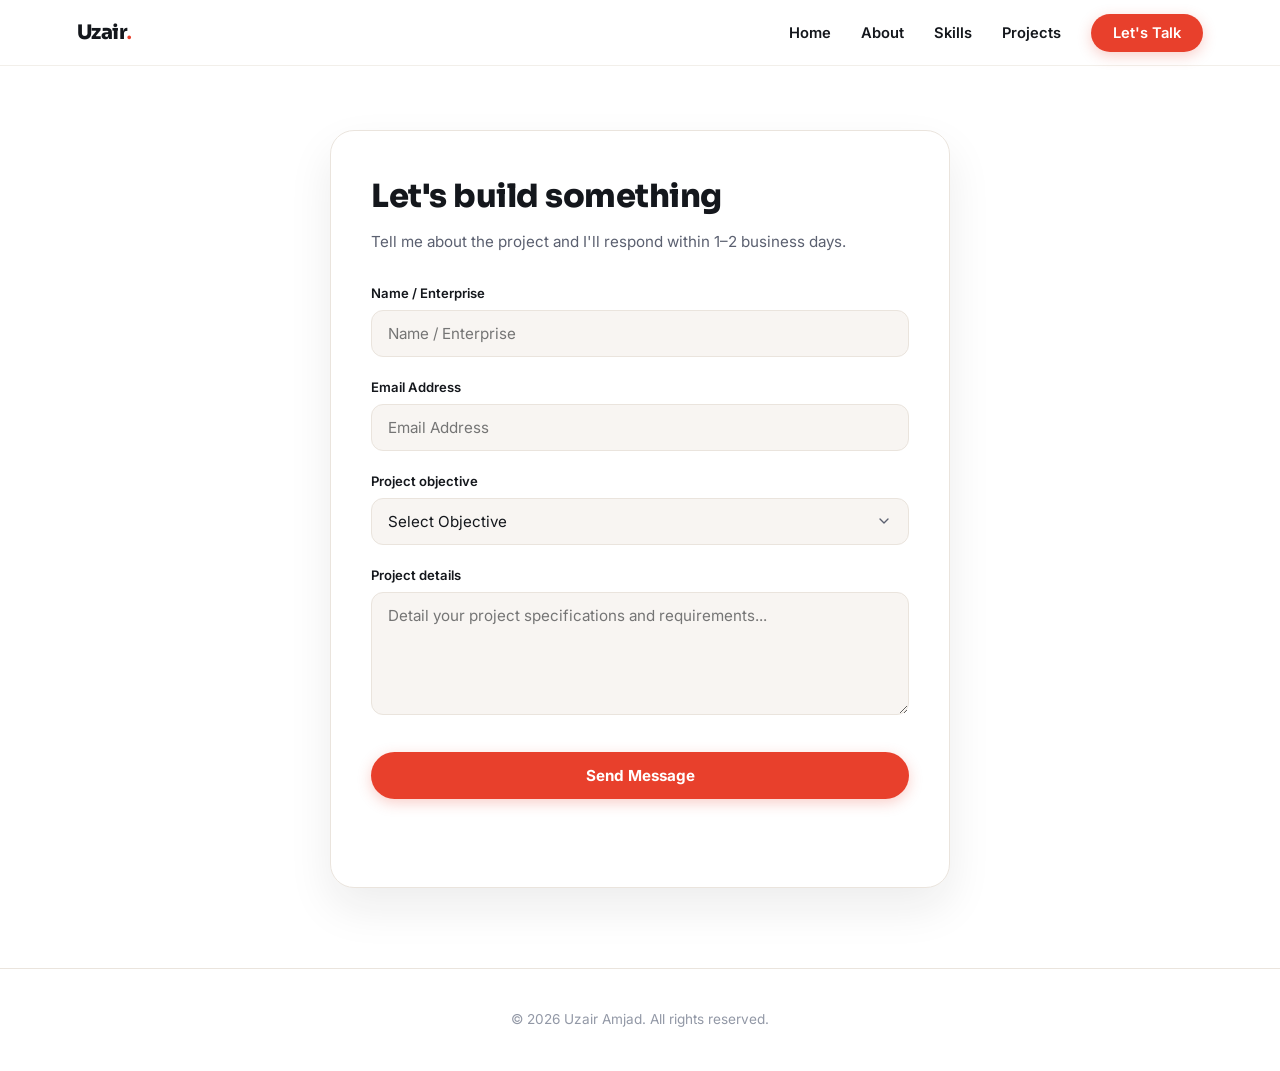
==== contact.html @ 0e73b295 "First commit - Portfolio files" ====
<!DOCTYPE html>
<html lang="en">
<head>
<meta charset="UTF-8">
<meta name="viewport" content="width=device-width, initial-scale=1.0">
<title>Contact | Uzair Amjad</title>
<meta name="description" content="Get in touch with Uzair Amjad about Shopify development, paid acquisition, or web projects.">
<meta name="theme-color" content="#FFFFFF">
<link rel="icon" href="data:image/svg+xml,%3Csvg xmlns='http://www.w3.org/2000/svg' viewBox='0 0 32 32'%3E%3Crect width='32' height='32' rx='8' fill='%23E8402C'/%3E%3Ctext x='16' y='22' font-family='sans-serif' font-size='16' font-weight='800' fill='white' text-anchor='middle'%3EU%3C/text%3E%3C/svg%3E">
<link rel="preconnect" href="https://fonts.googleapis.com">
<link rel="preconnect" href="https://fonts.gstatic.com" crossorigin>
<link href="https://fonts.googleapis.com/css2?family=Sora:wght@600;700;800&family=Inter:wght@400;500;600;700&display=swap" rel="stylesheet">
<link rel="stylesheet" href="https://unpkg.com/aos@next/dist/aos.css">
<link rel="stylesheet" href="index.css">
</head>
<body>

<div class="nav-wrapper">
  <header class="navbar">
    <a href="index.html" class="logo">Uzair<span>.</span></a>
    <button class="menu-toggle" aria-label="Toggle navigation" aria-expanded="false" aria-controls="primary-nav" onclick="toggleMenu()">
      <span class="bar"></span><span class="bar"></span><span class="bar"></span>
    </button>
    <nav aria-label="Primary">
      <ul class="nav-links" id="primary-nav">
        <li class="menu-close-item"><button class="menu-close" aria-label="Close navigation" onclick="toggleMenu()">×</button></li>
        <li><a href="index.html">Home</a></li>
        <li><a href="index.html#about">About</a></li>
        <li><a href="skills.html">Skills</a></li>
        <li><a href="projects.html">Projects</a></li>
        <li><a href="contact.html" class="nav-cta">Let's Talk</a></li>
      </ul>
    </nav>
  </header>
</div>

<main>
  <section class="section contact-section subpage-hero" id="contact">
    <div class="contact-card" data-aos="zoom-in" data-aos-duration="800">
      <h2>Let's build something</h2>
      <p>Tell me about the project and I'll respond within 1–2 business days.</p>
      <form action="https://api.web3forms.com/submit" method="POST" class="contact-form">
        <input type="hidden" name="access_key" value="4c9673a5-c35d-4ae3-a2ae-5164686738a5">
        <input type="checkbox" name="botcheck" class="hidden-honeypot" tabindex="-1" autocomplete="off">
        <div>
          <label class="form-label" for="cf-name">Name / Enterprise</label>
          <input type="text" id="cf-name" name="name" placeholder="Name / Enterprise" required class="form-input" autocomplete="name">
        </div>
        <div>
          <label class="form-label" for="cf-email">Email Address</label>
          <input type="email" id="cf-email" name="email" placeholder="Email Address" required class="form-input" autocomplete="email">
        </div>
        <div>
          <label class="form-label" for="cf-project">Project objective</label>
          <select id="cf-project" name="project_type" required class="form-input form-select">
            <option value="" disabled selected hidden>Select Objective</option>
            <option value="Shopify Custom Architecture">Shopify Custom Architecture</option>
            <option value="Full-Stack Application Development">Full-Stack Application Development</option>
            <option value="Paid Acquisition Strategy">Paid Marketing Strategy</option>
            <option value="High-Retention Media Assets">Graphic Designing</option>
          </select>
        </div>
        <div>
          <label class="form-label" for="cf-message">Project details</label>
          <textarea id="cf-message" name="message" rows="5" placeholder="Detail your project specifications and requirements..." required class="form-input"></textarea>
        </div>
        <button type="submit" class="submit-btn">Send Message</button>
        <p class="form-status" role="status" aria-live="polite"></p>
      </form>
    </div>
  </section>
</main>

<footer class="footer">
  <p>© 2026 Uzair Amjad. All rights reserved.</p>
</footer>

<script src="https://unpkg.com/aos@next/dist/aos.js"></script>
<script src="script.js"></script>
</body>
</html>
---- index.css ----
:root {
  --bg: #FFFFFF;
  --bg-soft: #F8F5F2;
  --ink: #14171C;
  --ink-soft: #5B6070;
  --ink-faint: #9298A6;
  --accent: #E8402C;
  --accent-deep: #B22A1B;
  --accent-soft: rgba(232, 64, 44, 0.08);
  --gold: #F4A100;
  --border: #EAE4DD;
  --card: #FFFFFF;
  --shadow: 0 20px 45px rgba(20, 23, 28, 0.08);
  --font-display: 'Sora', sans-serif;
  --font-body: 'Inter', sans-serif;
  --z-header: 1000;
  --z-nav-backdrop: 900;
}

* {
  margin: 0;
  padding: 0;
  box-sizing: border-box;
  font-family: var(--font-body);
  scroll-behavior: smooth;
}

html { 
  overflow-x: hidden; 
  width: 100%; 
}

body {
  background: var(--bg);
  color: var(--ink);
  line-height: 1.6;
  overflow-x: hidden;
  width: 100%;
  position: relative;
  -webkit-font-smoothing: antialiased;
}

img, svg { max-width: 100%; display: block; }
a { color: inherit; }
ul { list-style: none; }

a:focus-visible, button:focus-visible, input:focus-visible, textarea:focus-visible {
  outline: 2px solid var(--accent);
  outline-offset: 3px;
  border-radius: 4px;
}

.eyebrow {
  font-family: var(--font-display);
  font-size: 0.72rem;
  font-weight: 600;
  letter-spacing: 1.6px;
  text-transform: uppercase;
  color: var(--accent-deep);
}

/* ---------- Fixed Navigation ---------- */
.navbar {
  position: fixed;
  top: 0;
  left: 0;
  width: 100%;
  z-index: var(--z-header);
  display: flex;
  justify-content: space-between;
  align-items: center;
  padding: 16px 6%;
  background: rgba(255, 255, 255, 0.85);
  backdrop-filter: blur(16px);
  -webkit-backdrop-filter: blur(16px);
  border-bottom: 1px solid rgba(234, 228, 221, 0.6);
  transition: all 0.3s ease;
}

.logo {
  font-family: var(--font-display);
  font-weight: 800;
  font-size: 1.25rem;
  text-decoration: none;
  color: var(--ink);
  letter-spacing: -0.5px;
}

.logo span { color: var(--accent); }

.nav-links {
  display: flex;
  align-items: center;
  gap: 30px;
}

.menu-close-item { display: none; }

.nav-links a {
  text-decoration: none;
  font-weight: 600;
  font-size: 0.92rem;
  color: var(--ink);
  transition: color 0.2s ease;
}

.nav-links a:hover, .nav-links a.active-link { color: var(--accent); }

.nav-cta {
  background: var(--accent);
  color: #fff !important;
  padding: 10px 22px;
  border-radius: 100px;
  font-weight: 600;
  font-size: 0.85rem;
  transition: all 0.2s ease;
  box-shadow: 0 4px 14px rgba(232, 64, 44, 0.25);
}

.nav-cta:hover { 
  background: var(--accent-deep); 
  transform: translateY(-2px); 
}

.menu-toggle, .menu-close { 
  display: none; 
  background: none; 
  border: none; 
  cursor: pointer; 
  padding: 8px; 
}

.menu-toggle .bar { 
  display: block; 
  width: 22px; 
  height: 2px; 
  margin: 5px auto; 
  background: var(--ink); 
  transition: all 0.3s ease; 
}

.menu-toggle[aria-expanded="true"] .bar:nth-child(1) { transform: translateY(7px) rotate(45deg); }
.menu-toggle[aria-expanded="true"] .bar:nth-child(2) { opacity: 0; }
.menu-toggle[aria-expanded="true"] .bar:nth-child(3) { transform: translateY(-7px) rotate(-45deg); }

.nav-backdrop {
  display: none;
  position: fixed;
  inset: 0;
  background: rgba(20, 23, 28, 0.35);
  backdrop-filter: blur(4px);
  -webkit-backdrop-filter: blur(4px);
  z-index: var(--z-nav-backdrop);
  opacity: 0;
  pointer-events: none;
  transition: opacity 0.3s ease;
}

.nav-backdrop.active { opacity: 1; pointer-events: auto; }

/* ---------- Hero Section (Desktop Default) ---------- */
.hero-reference-layout {
  position: relative;
  min-height: 95vh;
  padding-top: 120px;
  display: flex;
  align-items: center;
  overflow: hidden;
}

.hero-video-wrapper {
  position: absolute;
  inset: 0;
  width: 100%;
  height: 100%;
  z-index: 1;
}

.hero-bg-video {
  width: 100%;
  height: 100%;
  object-fit: cover;
  object-position: center 20%;
}

.video-overlay-gradient {
  position: absolute;
  inset: 0;
  background: linear-gradient(
    90deg, 
    rgba(255, 255, 255, 0.85) 0%, 
    rgba(255, 255, 255, 0.45) 45%, 
    rgba(255, 255, 255, 0.05) 100%
  );
  pointer-events: none;
}

.hero-overlay-content {
  position: relative;
  z-index: 2;
  padding: 40px 6%;
  max-width: 680px;
}

.hero-overlay-content .eyebrow-badge {
  display: inline-flex;
  align-items: center;
  gap: 8px;
  background: rgba(232, 64, 44, 0.12);
  color: var(--accent-deep);
  padding: 7px 16px;
  border-radius: 100px;
  font-size: 0.78rem;
  font-weight: 700;
  margin-bottom: 22px;
  backdrop-filter: blur(6px);
}

.eyebrow-badge .dot {
  width: 7px; height: 7px; border-radius: 50%;
  background: var(--accent);
  box-shadow: 0 0 0 4px var(--accent-soft);
}

.hero-overlay-content h1 {
  font-family: var(--font-display);
  font-size: clamp(2.4rem, 5.5vw, 3.8rem);
  font-weight: 800;
  line-height: 1.08;
  letter-spacing: -1.5px;
  margin-bottom: 18px;
  color: var(--ink);
}

.hero-overlay-content h1 .accent-text { color: var(--accent); }

.role-line {
  font-family: var(--font-display);
  font-size: clamp(1.1rem, 3vw, 1.5rem);
  font-weight: 600;
  color: var(--ink-soft);
  margin-bottom: 20px;
  min-height: 1.6em;
  display: flex;
  align-items: center;
  gap: 4px;
}

.role-line .cursor { color: var(--accent); animation: blink 1s step-start infinite; }
@keyframes blink { 50% { opacity: 0; } }

.hero-desc {
  color: var(--ink);
  font-size: 1.02rem;
  font-weight: 500;
  max-width: 540px;
  margin-bottom: 34px;
}

.hero-buttons { display: flex; gap: 14px; flex-wrap: wrap; margin-bottom: 36px; }

.btn {
  padding: 13px 26px;
  border-radius: 100px;
  text-decoration: none;
  font-weight: 600;
  font-size: 0.9rem;
  transition: all 0.2s cubic-bezier(0.16, 1, 0.3, 1);
  display: inline-flex;
  align-items: center;
  gap: 8px;
  border: 1px solid transparent;
}

.btn-primary { background: var(--accent); color: #fff; }
.btn-primary:hover { background: var(--accent-deep); transform: translateY(-2px); box-shadow: 0 14px 28px rgba(232, 64, 44, 0.25); }
.btn-outline { border-color: var(--ink); color: var(--ink); background: rgba(255, 255, 255, 0.85); backdrop-filter: blur(4px); }
.btn-outline:hover { background: var(--ink); color: #fff; transform: translateY(-2px); }

.hero-chip-row { display: flex; gap: 10px; flex-wrap: wrap; }

.mini-chip {
  display: inline-flex; align-items: center; gap: 6px;
  background: rgba(255, 255, 255, 0.85); border: 1px solid var(--border);
  padding: 7px 14px; border-radius: 100px;
  font-size: 0.78rem; font-weight: 600; color: var(--ink);
  backdrop-filter: blur(4px);
}

.growth-divider { 
  position: absolute;
  bottom: 0;
  left: 0;
  z-index: 3;
  display: block; 
  width: 100%; 
  height: auto; 
}

/* ---------- Shared Sections ---------- */
.section { padding: 90px 6%; }
.bg-soft { background: var(--bg-soft); }

/* ---------- About Section ---------- */
.about-grid {
  display: grid;
  grid-template-columns: 1fr;
  gap: 40px;
  max-width: 1100px;
  margin: 0 auto;
  align-items: center;
}

.about-copy p { color: var(--ink-soft); margin-bottom: 16px; font-size: 1.02rem; }

.about-highlights {
  display: grid;
  grid-template-columns: repeat(2, 1fr);
  gap: 16px;
  margin-top: 28px;
}

.highlight-card {
  background: var(--card);
  border: 1px solid var(--border);
  border-radius: 16px;
  padding: 20px;
  box-shadow: 0 4px 20px rgba(20, 23, 28, 0.03);
}

.highlight-card .num { font-family: var(--font-display); font-weight: 800; color: var(--accent); font-size: 1.4rem; }
.highlight-card .label { color: var(--ink-soft); font-size: 0.85rem; margin-top: 4px; font-weight: 500; }

/* ---------- Footer ---------- */
.footer {
  text-align: center;
  padding: 40px 20px;
  color: var(--ink-faint);
  font-size: 0.85rem;
  border-top: 1px solid var(--border);
  background: var(--bg);
}

/* ======================================================
   SUBPAGE BASE STYLES (Projects, Skills, Contact)
   ====================================================== */

.subpage-hero {
  padding-top: 130px;
  padding-bottom: 80px;
  min-height: calc(100vh - 120px);
}

.section-head {
  text-align: center;
  max-width: 680px;
  margin: 0 auto 50px auto;
}

.section-head h2 {
  font-family: var(--font-display);
  font-size: clamp(2rem, 5vw, 2.8rem);
  font-weight: 800;
  letter-spacing: -1px;
  margin: 8px 0 12px 0;
  color: var(--ink);
}

.section-head p {
  color: var(--ink-soft);
  font-size: 1.02rem;
}

/* Projects Grid */
.projects-grid {
  display: grid;
  grid-template-columns: repeat(auto-fit, minmax(280px, 1fr));
  gap: 24px;
  max-width: 1200px;
  margin: 0 auto;
}

.project-card {
  background: var(--card);
  border: 1px solid var(--border);
  border-radius: 20px;
  overflow: hidden;
  transition: transform 0.3s ease, box-shadow 0.3s ease;
  box-shadow: 0 10px 30px rgba(20, 23, 28, 0.04);
}

.project-card:hover {
  transform: translateY(-6px);
  box-shadow: var(--shadow);
  border-color: rgba(232, 64, 44, 0.3);
}

.project-thumb {
  height: 160px;
  display: flex;
  align-items: center;
  justify-content: center;
  font-size: 3rem;
  background: var(--bg-soft);
  border-bottom: 1px solid var(--border);
}

.thumb-1 { background: linear-gradient(135deg, #FFF0EE 0%, #F8F5F2 100%); }
.thumb-2 { background: linear-gradient(135deg, #FFF6E5 0%, #F8F5F2 100%); }
.thumb-3 { background: linear-gradient(135deg, #EBF3FF 0%, #F8F5F2 100%); }
.thumb-4 { background: linear-gradient(135deg, #F3E9FF 0%, #F8F5F2 100%); }

.project-body { padding: 24px; }

.tag-label {
  display: inline-block;
  font-family: var(--font-display);
  font-size: 0.72rem;
  font-weight: 700;
  text-transform: uppercase;
  letter-spacing: 1px;
  color: var(--accent);
  margin-bottom: 8px;
}

.project-body h3 {
  font-family: var(--font-display);
  font-size: 1.25rem;
  font-weight: 700;
  margin-bottom: 10px;
  color: var(--ink);
}

.project-body p {
  color: var(--ink-soft);
  font-size: 0.92rem;
  line-height: 1.55;
}

/* Skills Grid */
.skills-grid {
  display: grid;
  grid-template-columns: repeat(auto-fit, minmax(300px, 1fr));
  gap: 28px;
  max-width: 1100px;
  margin: 0 auto;
}

.skill-card {
  background: var(--card);
  border: 1px solid var(--border);
  border-radius: 20px;
  padding: 32px 28px;
  box-shadow: 0 10px 30px rgba(20, 23, 28, 0.03);
  transition: transform 0.3s ease, border-color 0.3s ease;
}

.skill-card:hover {
  transform: translateY(-4px);
  border-color: var(--accent);
}

.skill-icon {
  width: 52px;
  height: 52px;
  border-radius: 14px;
  display: flex;
  align-items: center;
  justify-content: center;
  font-size: 1.6rem;
  margin-bottom: 20px;
}

.skill-icon.ink { background: rgba(20, 23, 28, 0.06); }
.skill-icon.red { background: var(--accent-soft); }
.skill-icon.gold { background: rgba(244, 161, 0, 0.12); }

.skill-card h3 {
  font-family: var(--font-display);
  font-size: 1.3rem;
  font-weight: 700;
  margin-bottom: 10px;
  color: var(--ink);
}

.skill-card p {
  color: var(--ink-soft);
  font-size: 0.94rem;
  margin-bottom: 22px;
}

.tag-row {
  display: flex;
  flex-wrap: wrap;
  gap: 8px;
}

.tag {
  background: var(--bg-soft);
  border: 1px solid var(--border);
  padding: 6px 12px;
  border-radius: 100px;
  font-size: 0.78rem;
  font-weight: 600;
  color: var(--ink);
}

/* Contact Form */
.contact-section {
  display: flex;
  justify-content: center;
  align-items: center;
}

.contact-card {
  width: 100%;
  max-width: 620px;
  background: var(--card);
  border: 1px solid var(--border);
  border-radius: 24px;
  padding: 40px;
  box-shadow: var(--shadow);
}

.contact-card h2 {
  font-family: var(--font-display);
  font-size: 2rem;
  font-weight: 800;
  letter-spacing: -0.5px;
  margin-bottom: 8px;
  color: var(--ink);
}

.contact-card p {
  color: var(--ink-soft);
  font-size: 0.95rem;
  margin-bottom: 28px;
}

.contact-form {
  display: flex;
  flex-direction: column;
  gap: 20px;
}

.form-label {
  display: block;
  font-size: 0.82rem;
  font-weight: 600;
  color: var(--ink);
  margin-bottom: 6px;
}

.form-input {
  width: 100%;
  padding: 13px 16px;
  border-radius: 12px;
  border: 1px solid var(--border);
  background: var(--bg-soft);
  color: var(--ink);
  font-size: 0.95rem;
  transition: all 0.2s ease;
}

.form-input:focus {
  outline: none;
  border-color: var(--accent);
  background: #FFFFFF;
  box-shadow: 0 0 0 4px var(--accent-soft);
}

.form-select {
  appearance: none;
  background-image: url("data:image/svg+xml,%3Csvg xmlns='http://www.w3.org/2000/svg' width='16' height='16' viewBox='0 0 24 24' fill='none' stroke='%235B6070' stroke-width='2' stroke-linecap='round' stroke-linejoin='round'%3E%3Cpath d='m6 9 6 6 6-6'/%3E%3C/svg%3E");
  background-repeat: no-repeat;
  background-position: right 16px center;
}

.hidden-honeypot { display: none !important; }

.submit-btn {
  width: 100%;
  padding: 14px;
  border-radius: 100px;
  border: none;
  background: var(--accent);
  color: #FFFFFF;
  font-weight: 700;
  font-size: 0.95rem;
  cursor: pointer;
  transition: all 0.2s ease;
  box-shadow: 0 4px 14px rgba(232, 64, 44, 0.25);
  margin-top: 10px;
}

.submit-btn:hover {
  background: var(--accent-deep);
  transform: translateY(-2px);
}

/* ======================================================
   RESPONSIVE DESIGN (Desktop & Mobile Refinements)
   ====================================================== */

@media (min-width: 900px) {
  .about-grid { grid-template-columns: 0.9fr 1.1fr; }
}

@media (max-width: 768px) {
  /* Navigation Menu Mobile */
  .menu-toggle { display: block; }
  .menu-close-item { display: block; }
  
  .menu-close {
    display: block; 
    position: absolute; 
    top: 18px; 
    right: 5%;
    font-size: 1.8rem; 
    color: var(--ink);
    background: none; 
    border: none; 
    cursor: pointer;
  }

  .nav-links {
    position: fixed; 
    top: 0; 
    right: -100%;
    width: 82%; 
    max-width: 320px; 
    height: 100vh;
    background: #FFFFFF;
    border-left: 1px solid var(--border);
    padding: 80px 30px;
    flex-direction: column; 
    align-items: flex-start; 
    gap: 26px;
    transition: right 0.4s cubic-bezier(0.16, 1, 0.3, 1);
    z-index: var(--z-header);
    box-shadow: -10px 0 40px rgba(20,23,28,0.08);
  }

  .nav-links.active { right: 0; }
  .nav-backdrop { display: block; }

  /* Mobile Hero: Low-Opacity Gradient + Bottom Alignment */
  .hero-reference-layout { 
    min-height: 100vh; 
    padding-top: 80px;
    display: flex;
    align-items: flex-end; /* Pushes content down vertically */
    padding-bottom: 40px;
  }

  .video-overlay-gradient {
    /* Low top opacity keeps face fully visible, subtle bottom rise supports text */
    background: linear-gradient(
      180deg, 
      rgba(255, 255, 255, 0.15) 0%,   
      rgba(255, 255, 255, 0.65) 50%,  
      rgba(255, 255, 255, 0.95) 100%  
    );
  }

  .hero-overlay-content {
    padding: 10px 5%;
    margin-top: auto; /* Sit down vertically */
  }

  .hero-overlay-content h1 {
    font-size: clamp(1.9rem, 7vw, 2.4rem);
    letter-spacing: -0.8px;
    margin-bottom: 12px;
  }

  .hero-desc {
    font-size: 0.9rem;
    margin-bottom: 20px;
  }

  .hero-buttons {
    flex-direction: column;
    gap: 10px;
    width: 100%;
  }

  .btn {
    width: 100%;
    justify-content: center;
  }

  .section { padding: 50px 5%; }

  /* Subpages Mobile Headers */
  .subpage-hero {
    padding-top: 100px;
    padding-bottom: 50px;
  }

  .section-head {
    margin-bottom: 32px;
    text-align: left;
    padding: 0 4px;
  }

  .section-head h2 {
    font-size: 2.1rem;
    line-height: 1.15;
  }

  .section-head p { font-size: 0.95rem; }

  /* Grid Layouts for Mobile */
  .projects-grid, .skills-grid {
    grid-template-columns: 1fr;
    gap: 18px;
  }

  .about-highlights {
    grid-template-columns: 1fr;
    gap: 12px;
  }

  .project-card, .skill-card {
    border-radius: 16px;
    box-shadow: 0 4px 20px rgba(20, 23, 28, 0.05);
  }

  .project-thumb { height: 130px; font-size: 2.5rem; }
  .project-body { padding: 18px 20px; }

  .skill-card { padding: 22px 20px; }

  .skill-icon {
    width: 44px;
    height: 44px;
    font-size: 1.3rem;
    margin-bottom: 14px;
    border-radius: 12px;
  }

  /* Mobile Form Controls */
  .contact-card {
    padding: 26px 20px;
    border-radius: 18px;
    box-shadow: 0 6px 24px rgba(20, 23, 28, 0.06);
  }

  .contact-card h2 { font-size: 1.65rem; }

  .form-input {
    padding: 14px;
    font-size: 16px; /* Prevents auto-zoom in Safari iOS */
    border-radius: 10px;
  }

  .submit-btn {
    padding: 15px;
    font-size: 1rem;
    border-radius: 12px;
  }
}
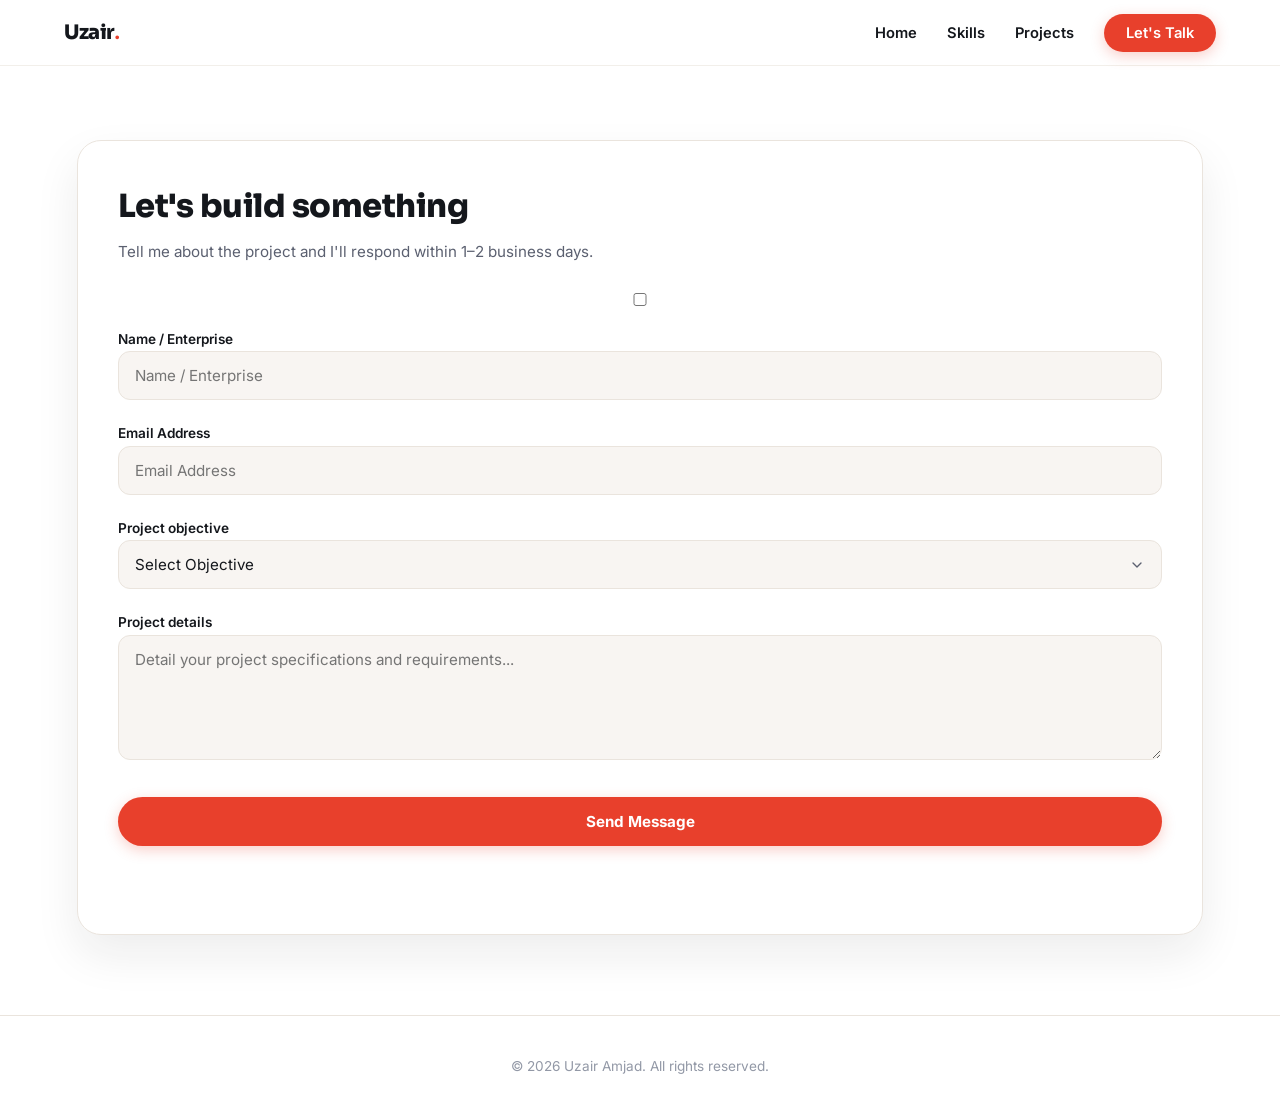
==== commit 25ec7015: "Enhance responsive layouts for projects, skills, and contact pages" ====
--- a/contact.html
+++ b/contact.html
@@ -25,7 +25,7 @@
       <ul class="nav-links" id="primary-nav">
         <li class="menu-close-item"><button class="menu-close" aria-label="Close navigation" onclick="toggleMenu()">×</button></li>
         <li><a href="index.html">Home</a></li>
-        <li><a href="index.html#about">About</a></li>
+        
         <li><a href="skills.html">Skills</a></li>
         <li><a href="projects.html">Projects</a></li>
         <li><a href="contact.html" class="nav-cta">Let's Talk</a></li>
--- a/index.css
+++ b/index.css
@@ -44,7 +44,7 @@
 a { color: inherit; }
 ul { list-style: none; }
 
-a:focus-visible, button:focus-visible, input:focus-visible, textarea:focus-visible {
+a:focus-visible, button:focus-visible, input:focus-visible, textarea:focus-visible, select:focus-visible {
   outline: 2px solid var(--accent);
   outline-offset: 3px;
   border-radius: 4px;
@@ -69,12 +69,11 @@
   display: flex;
   justify-content: space-between;
   align-items: center;
-  padding: 16px 6%;
+  padding: 16px 5%;
   background: rgba(255, 255, 255, 0.85);
   backdrop-filter: blur(16px);
   -webkit-backdrop-filter: blur(16px);
   border-bottom: 1px solid rgba(234, 228, 221, 0.6);
-  transition: all 0.3s ease;
 }
 
 .logo {
@@ -93,8 +92,6 @@
   align-items: center;
   gap: 30px;
 }
-
-.menu-close-item { display: none; }
 
 .nav-links a {
   text-decoration: none;
@@ -122,12 +119,13 @@
   transform: translateY(-2px); 
 }
 
-.menu-toggle, .menu-close { 
+.menu-toggle { 
   display: none; 
   background: none; 
   border: none; 
   cursor: pointer; 
-  padding: 8px; 
+  padding: 8px;
+  margin-left: auto;
 }
 
 .menu-toggle .bar { 
@@ -139,9 +137,12 @@
   transition: all 0.3s ease; 
 }
 
-.menu-toggle[aria-expanded="true"] .bar:nth-child(1) { transform: translateY(7px) rotate(45deg); }
-.menu-toggle[aria-expanded="true"] .bar:nth-child(2) { opacity: 0; }
-.menu-toggle[aria-expanded="true"] .bar:nth-child(3) { transform: translateY(-7px) rotate(-45deg); }
+.menu-close {
+  display: none;
+  background: none;
+  border: none;
+  cursor: pointer;
+}
 
 .nav-backdrop {
   display: none;
@@ -158,7 +159,7 @@
 
 .nav-backdrop.active { opacity: 1; pointer-events: auto; }
 
-/* ---------- Hero Section (Desktop Default) ---------- */
+/* ---------- Hero Section (Index/Home) ---------- */
 .hero-reference-layout {
   position: relative;
   min-height: 95vh;
@@ -174,6 +175,8 @@
   width: 100%;
   height: 100%;
   z-index: 1;
+  pointer-events: none !important;
+  user-select: none;
 }
 
 .hero-bg-video {
@@ -181,6 +184,31 @@
   height: 100%;
   object-fit: cover;
   object-position: center 20%;
+  pointer-events: none !important;
+}
+
+.sound-toggle-btn {
+  position: absolute;
+  top: 90px;
+  right: 5%;
+  z-index: 10;
+  background: rgba(20, 23, 28, 0.65);
+  color: #ffffff;
+  border: 1px solid rgba(255, 255, 255, 0.25);
+  padding: 8px 16px;
+  border-radius: 100px;
+  font-size: 0.8rem;
+  font-weight: 600;
+  cursor: pointer;
+  backdrop-filter: blur(8px);
+  -webkit-backdrop-filter: blur(8px);
+  transition: all 0.2s ease;
+  pointer-events: auto !important;
+}
+
+.sound-toggle-btn:hover {
+  background: rgba(20, 23, 28, 0.85);
+  transform: scale(1.04);
 }
 
 .video-overlay-gradient {
@@ -287,21 +315,10 @@
   backdrop-filter: blur(4px);
 }
 
-.growth-divider { 
-  position: absolute;
-  bottom: 0;
-  left: 0;
-  z-index: 3;
-  display: block; 
-  width: 100%; 
-  height: auto; 
-}
-
-/* ---------- Shared Sections ---------- */
+/* ---------- Shared Sections & About ---------- */
 .section { padding: 90px 6%; }
 .bg-soft { background: var(--bg-soft); }
 
-/* ---------- About Section ---------- */
 .about-grid {
   display: grid;
   grid-template-columns: 1fr;
@@ -311,6 +328,13 @@
   align-items: center;
 }
 
+.about-copy h2 {
+  font-family: var(--font-display);
+  font-size: clamp(1.8rem, 4vw, 2.4rem);
+  margin: 8px 0 16px 0;
+  letter-spacing: -0.5px;
+}
+
 .about-copy p { color: var(--ink-soft); margin-bottom: 16px; font-size: 1.02rem; }
 
 .about-highlights {
@@ -331,24 +355,14 @@
 .highlight-card .num { font-family: var(--font-display); font-weight: 800; color: var(--accent); font-size: 1.4rem; }
 .highlight-card .label { color: var(--ink-soft); font-size: 0.85rem; margin-top: 4px; font-weight: 500; }
 
-/* ---------- Footer ---------- */
-.footer {
-  text-align: center;
-  padding: 40px 20px;
-  color: var(--ink-faint);
-  font-size: 0.85rem;
-  border-top: 1px solid var(--border);
-  background: var(--bg);
-}
-
 /* ======================================================
-   SUBPAGE BASE STYLES (Projects, Skills, Contact)
+   SUBPAGES: PROJECTS, SKILLS, CONTACT
    ====================================================== */
 
 .subpage-hero {
-  padding-top: 130px;
+  padding-top: 140px;
   padding-bottom: 80px;
-  min-height: calc(100vh - 120px);
+  min-height: calc(100vh - 80px);
 }
 
 .section-head {
@@ -371,11 +385,11 @@
   font-size: 1.02rem;
 }
 
-/* Projects Grid */
+/* --- Projects Page --- */
 .projects-grid {
   display: grid;
-  grid-template-columns: repeat(auto-fit, minmax(280px, 1fr));
-  gap: 24px;
+  grid-template-columns: repeat(auto-fit, minmax(300px, 1fr));
+  gap: 28px;
   max-width: 1200px;
   margin: 0 auto;
 }
@@ -385,8 +399,10 @@
   border: 1px solid var(--border);
   border-radius: 20px;
   overflow: hidden;
-  transition: transform 0.3s ease, box-shadow 0.3s ease;
+  transition: transform 0.3s cubic-bezier(0.16, 1, 0.3, 1), box-shadow 0.3s ease, border-color 0.3s ease;
   box-shadow: 0 10px 30px rgba(20, 23, 28, 0.04);
+  display: flex;
+  flex-direction: column;
 }
 
 .project-card:hover {
@@ -396,11 +412,11 @@
 }
 
 .project-thumb {
-  height: 160px;
+  height: 180px;
   display: flex;
   align-items: center;
   justify-content: center;
-  font-size: 3rem;
+  font-size: 3.5rem;
   background: var(--bg-soft);
   border-bottom: 1px solid var(--border);
 }
@@ -410,7 +426,12 @@
 .thumb-3 { background: linear-gradient(135deg, #EBF3FF 0%, #F8F5F2 100%); }
 .thumb-4 { background: linear-gradient(135deg, #F3E9FF 0%, #F8F5F2 100%); }
 
-.project-body { padding: 24px; }
+.project-body { 
+  padding: 26px; 
+  display: flex;
+  flex-direction: column;
+  flex-grow: 1;
+}
 
 .tag-label {
   display: inline-block;
@@ -425,7 +446,7 @@
 
 .project-body h3 {
   font-family: var(--font-display);
-  font-size: 1.25rem;
+  font-size: 1.3rem;
   font-weight: 700;
   margin-bottom: 10px;
   color: var(--ink);
@@ -433,11 +454,34 @@
 
 .project-body p {
   color: var(--ink-soft);
-  font-size: 0.92rem;
-  line-height: 1.55;
-}
-
-/* Skills Grid */
+  font-size: 0.94rem;
+  line-height: 1.6;
+  margin-bottom: 20px;
+}
+
+.project-footer {
+  margin-top: auto;
+  display: flex;
+  align-items: center;
+  justify-content: space-between;
+  padding-top: 16px;
+  border-top: 1px solid var(--border);
+}
+
+.project-link {
+  font-size: 0.88rem;
+  font-weight: 700;
+  color: var(--accent);
+  text-decoration: none;
+  display: inline-flex;
+  align-items: center;
+  gap: 4px;
+  transition: gap 0.2s ease;
+}
+
+.project-link:hover { gap: 8px; }
+
+/* --- Skills Page --- */
 .skills-grid {
   display: grid;
   grid-template-columns: repeat(auto-fit, minmax(300px, 1fr));
@@ -498,23 +542,24 @@
 .tag {
   background: var(--bg-soft);
   border: 1px solid var(--border);
-  padding: 6px 12px;
+  padding: 6px 14px;
   border-radius: 100px;
   font-size: 0.78rem;
   font-weight: 600;
   color: var(--ink);
 }
 
-/* Contact Form */
-.contact-section {
+/* --- Contact Page --- */
+.contact-container {
   display: flex;
   justify-content: center;
   align-items: center;
+  max-width: 680px;
+  margin: 0 auto;
 }
 
 .contact-card {
   width: 100%;
-  max-width: 620px;
   background: var(--card);
   border: 1px solid var(--border);
   border-radius: 24px;
@@ -543,17 +588,21 @@
   gap: 20px;
 }
 
+.form-group {
+  display: flex;
+  flex-direction: column;
+  gap: 6px;
+}
+
 .form-label {
-  display: block;
-  font-size: 0.82rem;
+  font-size: 0.85rem;
   font-weight: 600;
   color: var(--ink);
-  margin-bottom: 6px;
 }
 
 .form-input {
   width: 100%;
-  padding: 13px 16px;
+  padding: 14px 16px;
   border-radius: 12px;
   border: 1px solid var(--border);
   background: var(--bg-soft);
@@ -569,6 +618,11 @@
   box-shadow: 0 0 0 4px var(--accent-soft);
 }
 
+textarea.form-input {
+  resize: vertical;
+  min-height: 120px;
+}
+
 .form-select {
   appearance: none;
   background-image: url("data:image/svg+xml,%3Csvg xmlns='http://www.w3.org/2000/svg' width='16' height='16' viewBox='0 0 24 24' fill='none' stroke='%235B6070' stroke-width='2' stroke-linecap='round' stroke-linejoin='round'%3E%3Cpath d='m6 9 6 6 6-6'/%3E%3C/svg%3E");
@@ -576,11 +630,9 @@
   background-position: right 16px center;
 }
 
-.hidden-honeypot { display: none !important; }
-
 .submit-btn {
   width: 100%;
-  padding: 14px;
+  padding: 15px;
   border-radius: 100px;
   border: none;
   background: var(--accent);
@@ -596,20 +648,26 @@
 .submit-btn:hover {
   background: var(--accent-deep);
   transform: translateY(-2px);
+  box-shadow: 0 8px 20px rgba(232, 64, 44, 0.35);
+}
+
+/* ---------- Footer ---------- */
+.footer {
+  text-align: center;
+  padding: 40px 20px;
+  color: var(--ink-faint);
+  font-size: 0.85rem;
+  border-top: 1px solid var(--border);
+  background: var(--bg);
 }
 
 /* ======================================================
-   RESPONSIVE DESIGN (Desktop & Mobile Refinements)
+   MOBILE REFINEMENTS (< 768px)
    ====================================================== */
 
-@media (min-width: 900px) {
-  .about-grid { grid-template-columns: 0.9fr 1.1fr; }
-}
-
 @media (max-width: 768px) {
-  /* Navigation Menu Mobile */
+  /* Navigation */
   .menu-toggle { display: block; }
-  .menu-close-item { display: block; }
   
   .menu-close {
     display: block; 
@@ -618,9 +676,6 @@
     right: 5%;
     font-size: 1.8rem; 
     color: var(--ink);
-    background: none; 
-    border: none; 
-    cursor: pointer;
   }
 
   .nav-links {
@@ -644,17 +699,23 @@
   .nav-links.active { right: 0; }
   .nav-backdrop { display: block; }
 
-  /* Mobile Hero: Low-Opacity Gradient + Bottom Alignment */
+  /* Hero Section */
   .hero-reference-layout { 
     min-height: 100vh; 
     padding-top: 80px;
     display: flex;
-    align-items: flex-end; /* Pushes content down vertically */
+    align-items: flex-end;
     padding-bottom: 40px;
   }
 
+  .sound-toggle-btn {
+    top: 75px;
+    right: 5%;
+    padding: 6px 12px;
+    font-size: 0.75rem;
+  }
+
   .video-overlay-gradient {
-    /* Low top opacity keeps face fully visible, subtle bottom rise supports text */
     background: linear-gradient(
       180deg, 
       rgba(255, 255, 255, 0.15) 0%,   
@@ -665,7 +726,7 @@
 
   .hero-overlay-content {
     padding: 10px 5%;
-    margin-top: auto; /* Sit down vertically */
+    margin-top: auto;
   }
 
   .hero-overlay-content h1 {
@@ -690,11 +751,9 @@
     justify-content: center;
   }
 
-  .section { padding: 50px 5%; }
-
-  /* Subpages Mobile Headers */
+  /* Subpages Mobile Spacing */
   .subpage-hero {
-    padding-top: 100px;
+    padding-top: 110px;
     padding-bottom: 50px;
   }
 
@@ -714,44 +773,29 @@
   /* Grid Layouts for Mobile */
   .projects-grid, .skills-grid {
     grid-template-columns: 1fr;
-    gap: 18px;
-  }
-
-  .about-highlights {
-    grid-template-columns: 1fr;
-    gap: 12px;
+    gap: 20px;
   }
 
   .project-card, .skill-card {
     border-radius: 16px;
-    box-shadow: 0 4px 20px rgba(20, 23, 28, 0.05);
-  }
-
-  .project-thumb { height: 130px; font-size: 2.5rem; }
-  .project-body { padding: 18px 20px; }
-
-  .skill-card { padding: 22px 20px; }
-
-  .skill-icon {
-    width: 44px;
-    height: 44px;
-    font-size: 1.3rem;
-    margin-bottom: 14px;
-    border-radius: 12px;
-  }
-
-  /* Mobile Form Controls */
+  }
+
+  .project-thumb { height: 140px; font-size: 2.8rem; }
+  .project-body { padding: 20px; }
+
+  .skill-card { padding: 24px 20px; }
+
+  /* Mobile Contact Form Adjustments */
   .contact-card {
     padding: 26px 20px;
     border-radius: 18px;
-    box-shadow: 0 6px 24px rgba(20, 23, 28, 0.06);
   }
 
   .contact-card h2 { font-size: 1.65rem; }
 
   .form-input {
     padding: 14px;
-    font-size: 16px; /* Prevents auto-zoom in Safari iOS */
+    font-size: 16px; /* Prevents auto-zoom on iOS Safari */
     border-radius: 10px;
   }
 
@@ -760,4 +804,6 @@
     font-size: 1rem;
     border-radius: 12px;
   }
+
+  .section { padding: 50px 5%; }
 }
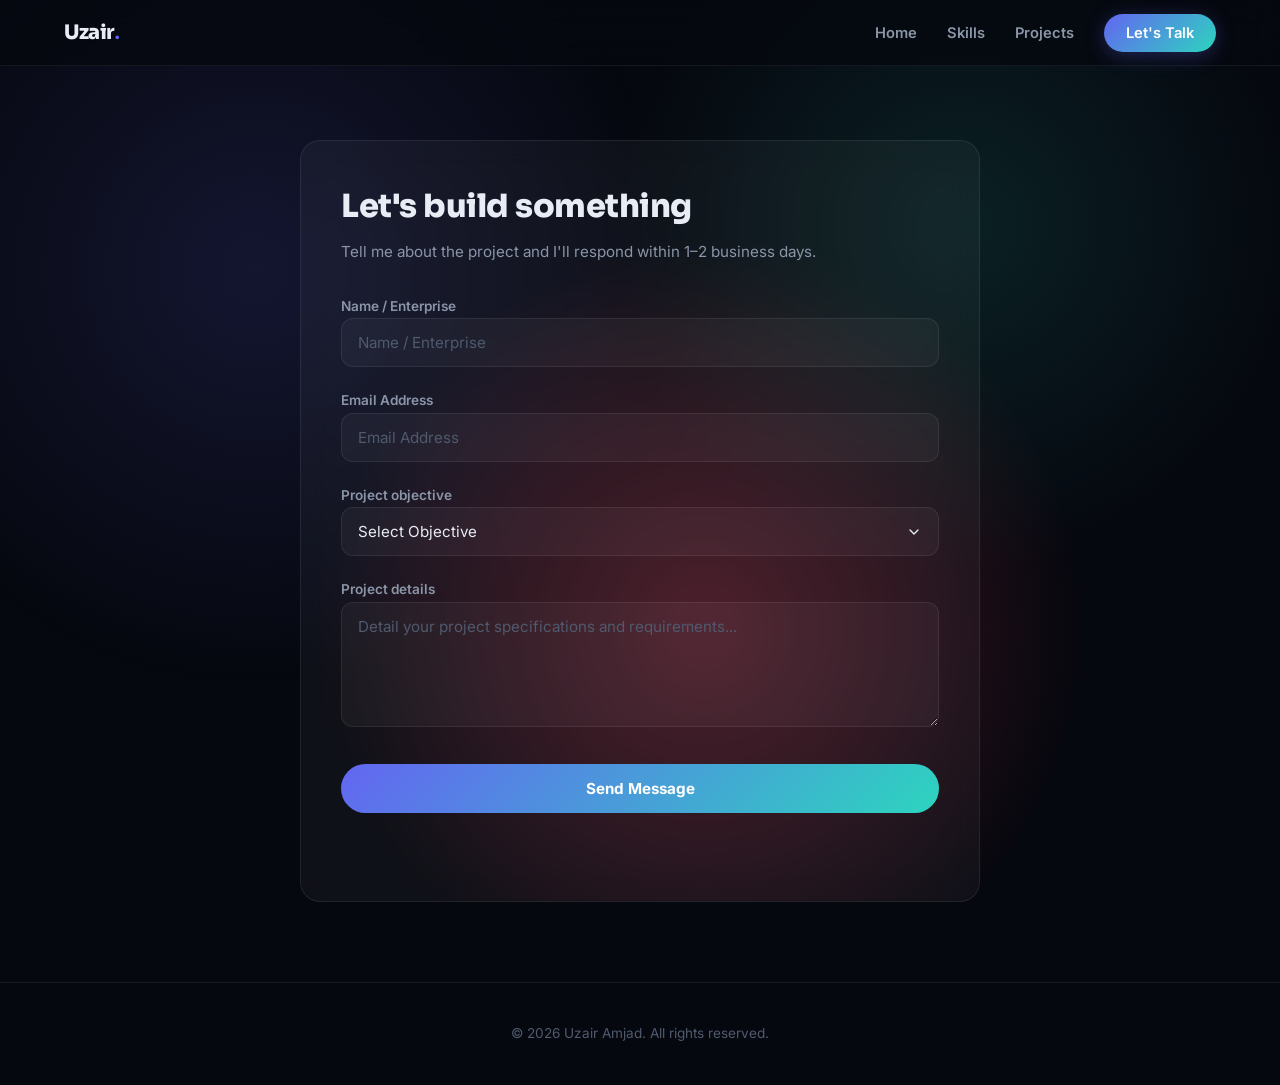
==== commit 4ffe7360: "Fix mobile responsiveness and card layout in about section" ====
--- a/contact.html
+++ b/contact.html
@@ -5,8 +5,8 @@
 <meta name="viewport" content="width=device-width, initial-scale=1.0">
 <title>Contact | Uzair Amjad</title>
 <meta name="description" content="Get in touch with Uzair Amjad about Shopify development, paid acquisition, or web projects.">
-<meta name="theme-color" content="#FFFFFF">
-<link rel="icon" href="data:image/svg+xml,%3Csvg xmlns='http://www.w3.org/2000/svg' viewBox='0 0 32 32'%3E%3Crect width='32' height='32' rx='8' fill='%23E8402C'/%3E%3Ctext x='16' y='22' font-family='sans-serif' font-size='16' font-weight='800' fill='white' text-anchor='middle'%3EU%3C/text%3E%3C/svg%3E">
+<meta name="theme-color" content="#06080F">
+<link rel="icon" href="data:image/svg+xml,%3Csvg xmlns='http://www.w3.org/2000/svg' viewBox='0 0 32 32'%3E%3Crect width='32' height='32' rx='8' fill='%236366F1'/%3E%3Ctext x='16' y='22' font-family='sans-serif' font-size='16' font-weight='800' fill='white' text-anchor='middle'%3EU%3C/text%3E%3C/svg%3E">
 <link rel="preconnect" href="https://fonts.googleapis.com">
 <link rel="preconnect" href="https://fonts.gstatic.com" crossorigin>
 <link href="https://fonts.googleapis.com/css2?family=Sora:wght@600;700;800&family=Inter:wght@400;500;600;700&display=swap" rel="stylesheet">
@@ -14,6 +14,11 @@
 <link rel="stylesheet" href="index.css">
 </head>
 <body>
+  <div class="aurora-bg" aria-hidden="true">
+    <div class="aurora-blob blob-1"></div>
+    <div class="aurora-blob blob-2"></div>
+    <div class="aurora-blob blob-3"></div>
+  </div>
 
 <div class="nav-wrapper">
   <header class="navbar">
--- a/index.css
+++ b/index.css
@@ -1,16 +1,21 @@
 :root {
-  --bg: #FFFFFF;
-  --bg-soft: #F8F5F2;
-  --ink: #14171C;
-  --ink-soft: #5B6070;
-  --ink-faint: #9298A6;
-  --accent: #E8402C;
-  --accent-deep: #B22A1B;
-  --accent-soft: rgba(232, 64, 44, 0.08);
-  --gold: #F4A100;
-  --border: #EAE4DD;
-  --card: #FFFFFF;
-  --shadow: 0 20px 45px rgba(20, 23, 28, 0.08);
+  --bg: #06080F;
+  --bg-soft: #0D1117;
+  --bg-card: rgba(255, 255, 255, 0.04);
+  --ink: #E8ECF4;
+  --ink-soft: #8B95A8;
+  --ink-faint: #505A6E;
+  --accent: #6366F1;
+  --accent-deep: #4F46E5;
+  --accent-soft: rgba(99, 102, 241, 0.12);
+  --accent-teal: #2DD4BF;
+  --accent-rose: #F43F5E;
+  --gold: #FBBF24;
+  --border: rgba(255, 255, 255, 0.08);
+  --border-hover: rgba(99, 102, 241, 0.4);
+  --card: rgba(255, 255, 255, 0.04);
+  --shadow: 0 20px 50px rgba(0, 0, 0, 0.3);
+  --glass-blur: blur(14px);
   --font-display: 'Sora', sans-serif;
   --font-body: 'Inter', sans-serif;
   --z-header: 1000;
@@ -37,7 +42,13 @@
   overflow-x: hidden;
   width: 100%;
   position: relative;
+  z-index: 0;
   -webkit-font-smoothing: antialiased;
+}
+
+main, header, footer, .hero-reference-layout, .subpage-hero, .navbar {
+  position: relative;
+  z-index: 1;
 }
 
 img, svg { max-width: 100%; display: block; }
@@ -50,13 +61,63 @@
   border-radius: 4px;
 }
 
+/* ---------- Eyebrow (Global) ---------- */
 .eyebrow {
   font-family: var(--font-display);
   font-size: 0.72rem;
   font-weight: 600;
   letter-spacing: 1.6px;
   text-transform: uppercase;
-  color: var(--accent-deep);
+  color: var(--accent-teal);
+}
+
+/* ---------- Aurora Background ---------- */
+.aurora-bg {
+  position: fixed;
+  inset: 0;
+  z-index: 0;
+  overflow: hidden;
+  pointer-events: none;
+  animation: aurora-drift 25s infinite alternate cubic-bezier(0.16, 1, 0.3, 1);
+}
+
+.aurora-bg::before,
+.aurora-bg::after,
+.aurora-blob {
+  content: "";
+  position: absolute;
+  inset: 0;
+  animation: glow-pulse 4s infinite alternate cubic-bezier(0.16, 1, 0.3, 1);
+}
+
+.aurora-bg::before {
+  background: radial-gradient(600px circle at 20% 30%, rgba(99, 102, 241, 0.15), transparent 70%);
+}
+
+.aurora-bg::after {
+  background: radial-gradient(500px circle at 75% 25%, rgba(45, 212, 191, 0.12), transparent 70%);
+  animation-delay: -2s;
+}
+
+.aurora-blob {
+  background: radial-gradient(550px circle at 55% 70%, rgba(244, 63, 94, 0.10), transparent 70%);
+  animation-delay: -1s;
+}
+
+@keyframes aurora-drift {
+  0% { transform: translate(0, 0); }
+  33% { transform: translate(40px, -30px); }
+  66% { transform: translate(-20px, 40px); }
+  100% { transform: translate(0, 0); }
+}
+
+@keyframes glow-pulse {
+  0% { opacity: 1; }
+  100% { opacity: 0.6; }
+}
+
+@keyframes blink { 
+  50% { opacity: 0; } 
 }
 
 /* ---------- Fixed Navigation ---------- */
@@ -70,10 +131,10 @@
   justify-content: space-between;
   align-items: center;
   padding: 16px 5%;
-  background: rgba(255, 255, 255, 0.85);
+  background: rgba(6, 8, 15, 0.75);
   backdrop-filter: blur(16px);
   -webkit-backdrop-filter: blur(16px);
-  border-bottom: 1px solid rgba(234, 228, 221, 0.6);
+  border-bottom: 1px solid rgba(255, 255, 255, 0.06);
 }
 
 .logo {
@@ -97,26 +158,30 @@
   text-decoration: none;
   font-weight: 600;
   font-size: 0.92rem;
-  color: var(--ink);
-  transition: color 0.2s ease;
-}
-
-.nav-links a:hover, .nav-links a.active-link { color: var(--accent); }
+  color: var(--ink-soft);
+  transition: color 0.2s cubic-bezier(0.16, 1, 0.3, 1), text-shadow 0.2s cubic-bezier(0.16, 1, 0.3, 1);
+}
+
+.nav-links a:hover, .nav-links a.active-link { 
+  color: var(--accent);
+  text-shadow: 0 0 10px rgba(99, 102, 241, 0.4);
+}
 
 .nav-cta {
-  background: var(--accent);
+  background: linear-gradient(135deg, var(--accent), var(--accent-teal));
   color: #fff !important;
   padding: 10px 22px;
   border-radius: 100px;
   font-weight: 600;
   font-size: 0.85rem;
-  transition: all 0.2s ease;
-  box-shadow: 0 4px 14px rgba(232, 64, 44, 0.25);
+  transition: all 0.2s cubic-bezier(0.16, 1, 0.3, 1);
+  box-shadow: 0 4px 20px rgba(99, 102, 241, 0.3);
+  text-shadow: none !important;
 }
 
 .nav-cta:hover { 
-  background: var(--accent-deep); 
   transform: translateY(-2px); 
+  box-shadow: 0 6px 25px rgba(99, 102, 241, 0.4);
 }
 
 .menu-toggle { 
@@ -134,7 +199,7 @@
   height: 2px; 
   margin: 5px auto; 
   background: var(--ink); 
-  transition: all 0.3s ease; 
+  transition: all 0.3s cubic-bezier(0.16, 1, 0.3, 1); 
 }
 
 .menu-close {
@@ -142,24 +207,25 @@
   background: none;
   border: none;
   cursor: pointer;
+  color: var(--ink);
 }
 
 .nav-backdrop {
   display: none;
   position: fixed;
   inset: 0;
-  background: rgba(20, 23, 28, 0.35);
+  background: rgba(0, 0, 0, 0.5);
   backdrop-filter: blur(4px);
   -webkit-backdrop-filter: blur(4px);
   z-index: var(--z-nav-backdrop);
   opacity: 0;
   pointer-events: none;
-  transition: opacity 0.3s ease;
+  transition: opacity 0.3s cubic-bezier(0.16, 1, 0.3, 1);
 }
 
 .nav-backdrop.active { opacity: 1; pointer-events: auto; }
 
-/* ---------- Hero Section (Index/Home) ---------- */
+/* ---------- Hero Section ---------- */
 .hero-reference-layout {
   position: relative;
   min-height: 95vh;
@@ -174,7 +240,7 @@
   inset: 0;
   width: 100%;
   height: 100%;
-  z-index: 1;
+  z-index: -1;
   pointer-events: none !important;
   user-select: none;
 }
@@ -192,9 +258,9 @@
   top: 90px;
   right: 5%;
   z-index: 10;
-  background: rgba(20, 23, 28, 0.65);
-  color: #ffffff;
-  border: 1px solid rgba(255, 255, 255, 0.25);
+  background: rgba(255, 255, 255, 0.08);
+  color: var(--ink);
+  border: 1px solid var(--border);
   padding: 8px 16px;
   border-radius: 100px;
   font-size: 0.8rem;
@@ -202,24 +268,19 @@
   cursor: pointer;
   backdrop-filter: blur(8px);
   -webkit-backdrop-filter: blur(8px);
-  transition: all 0.2s ease;
+  transition: all 0.2s cubic-bezier(0.16, 1, 0.3, 1);
   pointer-events: auto !important;
 }
 
 .sound-toggle-btn:hover {
-  background: rgba(20, 23, 28, 0.85);
+  background: rgba(255, 255, 255, 0.12);
   transform: scale(1.04);
 }
 
 .video-overlay-gradient {
   position: absolute;
   inset: 0;
-  background: linear-gradient(
-    90deg, 
-    rgba(255, 255, 255, 0.85) 0%, 
-    rgba(255, 255, 255, 0.45) 45%, 
-    rgba(255, 255, 255, 0.05) 100%
-  );
+  background: linear-gradient(90deg, rgba(6,8,15,0.92) 0%, rgba(6,8,15,0.65) 45%, rgba(6,8,15,0.15) 100%);
   pointer-events: none;
 }
 
@@ -234,10 +295,11 @@
   display: inline-flex;
   align-items: center;
   gap: 8px;
-  background: rgba(232, 64, 44, 0.12);
-  color: var(--accent-deep);
+  background: rgba(99, 102, 241, 0.12);
+  color: var(--accent);
   padding: 7px 16px;
   border-radius: 100px;
+  border: 1px solid rgba(99, 102, 241, 0.2);
   font-size: 0.78rem;
   font-weight: 700;
   margin-bottom: 22px;
@@ -246,8 +308,8 @@
 
 .eyebrow-badge .dot {
   width: 7px; height: 7px; border-radius: 50%;
-  background: var(--accent);
-  box-shadow: 0 0 0 4px var(--accent-soft);
+  background: var(--accent-teal);
+  box-shadow: 0 0 0 4px rgba(45, 212, 191, 0.2);
 }
 
 .hero-overlay-content h1 {
@@ -260,7 +322,12 @@
   color: var(--ink);
 }
 
-.hero-overlay-content h1 .accent-text { color: var(--accent); }
+.hero-overlay-content h1 .accent-text { 
+  background: linear-gradient(135deg, var(--accent), var(--accent-teal));
+  -webkit-background-clip: text;
+  -webkit-text-fill-color: transparent;
+  background-clip: text;
+}
 
 .role-line {
   font-family: var(--font-display);
@@ -274,11 +341,10 @@
   gap: 4px;
 }
 
-.role-line .cursor { color: var(--accent); animation: blink 1s step-start infinite; }
-@keyframes blink { 50% { opacity: 0; } }
+.role-line .cursor { color: var(--accent-teal); animation: blink 1s step-start infinite; }
 
 .hero-desc {
-  color: var(--ink);
+  color: var(--ink-soft);
   font-size: 1.02rem;
   font-weight: 500;
   max-width: 540px;
@@ -297,21 +363,39 @@
   display: inline-flex;
   align-items: center;
   gap: 8px;
-  border: 1px solid transparent;
-}
-
-.btn-primary { background: var(--accent); color: #fff; }
-.btn-primary:hover { background: var(--accent-deep); transform: translateY(-2px); box-shadow: 0 14px 28px rgba(232, 64, 44, 0.25); }
-.btn-outline { border-color: var(--ink); color: var(--ink); background: rgba(255, 255, 255, 0.85); backdrop-filter: blur(4px); }
-.btn-outline:hover { background: var(--ink); color: #fff; transform: translateY(-2px); }
+}
+
+.btn-primary { 
+  background: linear-gradient(135deg, var(--accent), var(--accent-teal));
+  color: #fff; 
+  border: none;
+}
+.btn-primary:hover { 
+  transform: translateY(-3px); 
+  box-shadow: 0 14px 35px rgba(99, 102, 241, 0.3); 
+}
+
+.btn-outline { 
+  border: 1px solid var(--border);
+  color: var(--ink); 
+  background: rgba(255, 255, 255, 0.04); 
+  backdrop-filter: blur(8px); 
+}
+.btn-outline:hover { 
+  background: rgba(255, 255, 255, 0.1); 
+  border-color: var(--accent); 
+  color: #fff; 
+  transform: translateY(-3px); 
+}
 
 .hero-chip-row { display: flex; gap: 10px; flex-wrap: wrap; }
 
 .mini-chip {
   display: inline-flex; align-items: center; gap: 6px;
-  background: rgba(255, 255, 255, 0.85); border: 1px solid var(--border);
+  background: rgba(255, 255, 255, 0.06); 
+  border: 1px solid var(--border);
   padding: 7px 14px; border-radius: 100px;
-  font-size: 0.78rem; font-weight: 600; color: var(--ink);
+  font-size: 0.78rem; font-weight: 600; color: var(--ink-soft);
   backdrop-filter: blur(4px);
 }
 
@@ -333,6 +417,7 @@
   font-size: clamp(1.8rem, 4vw, 2.4rem);
   margin: 8px 0 16px 0;
   letter-spacing: -0.5px;
+  color: var(--ink);
 }
 
 .about-copy p { color: var(--ink-soft); margin-bottom: 16px; font-size: 1.02rem; }
@@ -344,16 +429,62 @@
   margin-top: 28px;
 }
 
+.about-sub-block {
+  margin-top: 50px;
+}
+
+.block-eyebrow {
+  margin-bottom: 24px; 
+  display: block;
+}
+
+.pillars-grid, .process-grid {
+  display: grid;
+  grid-template-columns: repeat(auto-fit, minmax(300px, 1fr));
+  gap: 28px;
+  max-width: 1100px;
+  margin: 0 auto;
+}
+
+.process-card .process-step {
+  color: var(--accent-teal);
+  font-family: var(--font-display);
+  font-weight: 700;
+  font-size: 1rem;
+  margin-bottom: 10px;
+  display: block;
+}
+
 .highlight-card {
   background: var(--card);
   border: 1px solid var(--border);
-  border-radius: 16px;
+  border-radius: 20px;
   padding: 20px;
-  box-shadow: 0 4px 20px rgba(20, 23, 28, 0.03);
-}
-
-.highlight-card .num { font-family: var(--font-display); font-weight: 800; color: var(--accent); font-size: 1.4rem; }
-.highlight-card .label { color: var(--ink-soft); font-size: 0.85rem; margin-top: 4px; font-weight: 500; }
+  backdrop-filter: var(--glass-blur);
+  -webkit-backdrop-filter: var(--glass-blur);
+  transition: all 0.3s cubic-bezier(0.16, 1, 0.3, 1);
+}
+
+.highlight-card:hover {
+  border-color: var(--border-hover);
+  transform: translateY(-6px);
+  box-shadow: 0 20px 40px rgba(99, 102, 241, 0.08), 0 0 60px rgba(99, 102, 241, 0.04);
+}
+
+.highlight-card .num { 
+  font-family: var(--font-display); 
+  font-weight: 800; 
+  color: var(--accent); 
+  font-size: 1.4rem; 
+  text-shadow: 0 0 20px rgba(99, 102, 241, 0.3);
+}
+
+.highlight-card .label { 
+  color: var(--ink-soft); 
+  font-size: 0.85rem; 
+  margin-top: 4px; 
+  font-weight: 500; 
+}
 
 /* ======================================================
    SUBPAGES: PROJECTS, SKILLS, CONTACT
@@ -399,16 +530,17 @@
   border: 1px solid var(--border);
   border-radius: 20px;
   overflow: hidden;
-  transition: transform 0.3s cubic-bezier(0.16, 1, 0.3, 1), box-shadow 0.3s ease, border-color 0.3s ease;
-  box-shadow: 0 10px 30px rgba(20, 23, 28, 0.04);
+  backdrop-filter: var(--glass-blur);
+  -webkit-backdrop-filter: var(--glass-blur);
+  transition: all 0.3s cubic-bezier(0.16, 1, 0.3, 1);
   display: flex;
   flex-direction: column;
 }
 
 .project-card:hover {
   transform: translateY(-6px);
-  box-shadow: var(--shadow);
-  border-color: rgba(232, 64, 44, 0.3);
+  border-color: var(--border-hover);
+  box-shadow: 0 20px 40px rgba(99, 102, 241, 0.08), 0 0 60px rgba(99, 102, 241, 0.04);
 }
 
 .project-thumb {
@@ -417,14 +549,13 @@
   align-items: center;
   justify-content: center;
   font-size: 3.5rem;
-  background: var(--bg-soft);
   border-bottom: 1px solid var(--border);
 }
 
-.thumb-1 { background: linear-gradient(135deg, #FFF0EE 0%, #F8F5F2 100%); }
-.thumb-2 { background: linear-gradient(135deg, #FFF6E5 0%, #F8F5F2 100%); }
-.thumb-3 { background: linear-gradient(135deg, #EBF3FF 0%, #F8F5F2 100%); }
-.thumb-4 { background: linear-gradient(135deg, #F3E9FF 0%, #F8F5F2 100%); }
+.thumb-1 { background: linear-gradient(135deg, rgba(99,102,241,0.15) 0%, rgba(6,8,15,0.8) 100%); }
+.thumb-2 { background: linear-gradient(135deg, rgba(251,191,36,0.12) 0%, rgba(6,8,15,0.8) 100%); }
+.thumb-3 { background: linear-gradient(135deg, rgba(45,212,191,0.12) 0%, rgba(6,8,15,0.8) 100%); }
+.thumb-4 { background: linear-gradient(135deg, rgba(244,63,94,0.12) 0%, rgba(6,8,15,0.8) 100%); }
 
 .project-body { 
   padding: 26px; 
@@ -440,11 +571,11 @@
   font-weight: 700;
   text-transform: uppercase;
   letter-spacing: 1px;
-  color: var(--accent);
+  color: var(--accent-teal);
   margin-bottom: 8px;
 }
 
-.project-body h3 {
+.project-card h3 {
   font-family: var(--font-display);
   font-size: 1.3rem;
   font-weight: 700;
@@ -452,7 +583,7 @@
   color: var(--ink);
 }
 
-.project-body p {
+.project-card p {
   color: var(--ink-soft);
   font-size: 0.94rem;
   line-height: 1.6;
@@ -476,7 +607,7 @@
   display: inline-flex;
   align-items: center;
   gap: 4px;
-  transition: gap 0.2s ease;
+  transition: gap 0.2s cubic-bezier(0.16, 1, 0.3, 1);
 }
 
 .project-link:hover { gap: 8px; }
@@ -495,13 +626,15 @@
   border: 1px solid var(--border);
   border-radius: 20px;
   padding: 32px 28px;
-  box-shadow: 0 10px 30px rgba(20, 23, 28, 0.03);
-  transition: transform 0.3s ease, border-color 0.3s ease;
+  backdrop-filter: var(--glass-blur);
+  -webkit-backdrop-filter: var(--glass-blur);
+  transition: all 0.3s cubic-bezier(0.16, 1, 0.3, 1);
 }
 
 .skill-card:hover {
-  transform: translateY(-4px);
-  border-color: var(--accent);
+  transform: translateY(-6px);
+  border-color: var(--border-hover);
+  box-shadow: 0 20px 40px rgba(99, 102, 241, 0.08), 0 0 60px rgba(99, 102, 241, 0.04);
 }
 
 .skill-icon {
@@ -515,9 +648,9 @@
   margin-bottom: 20px;
 }
 
-.skill-icon.ink { background: rgba(20, 23, 28, 0.06); }
-.skill-icon.red { background: var(--accent-soft); }
-.skill-icon.gold { background: rgba(244, 161, 0, 0.12); }
+.skill-icon.ink { background: rgba(99, 102, 241, 0.12); }
+.skill-icon.red { background: rgba(244, 63, 94, 0.12); }
+.skill-icon.gold { background: rgba(251, 191, 36, 0.12); }
 
 .skill-card h3 {
   font-family: var(--font-display);
@@ -540,31 +673,46 @@
 }
 
 .tag {
-  background: var(--bg-soft);
+  background: rgba(255, 255, 255, 0.06);
   border: 1px solid var(--border);
   padding: 6px 14px;
   border-radius: 100px;
   font-size: 0.78rem;
   font-weight: 600;
-  color: var(--ink);
+  color: var(--ink-soft);
 }
 
 /* --- Contact Page --- */
+.contact-section {
+  display: flex;
+  justify-content: center;
+  align-items: center;
+}
+
 .contact-container {
   display: flex;
   justify-content: center;
   align-items: center;
-  max-width: 680px;
-  margin: 0 auto;
+  width: 100%;
 }
 
 .contact-card {
   width: 100%;
   background: var(--card);
   border: 1px solid var(--border);
-  border-radius: 24px;
+  border-radius: 20px;
   padding: 40px;
-  box-shadow: var(--shadow);
+  max-width: 680px;
+  margin: 0 auto;
+  backdrop-filter: var(--glass-blur);
+  -webkit-backdrop-filter: var(--glass-blur);
+  transition: all 0.3s cubic-bezier(0.16, 1, 0.3, 1);
+}
+
+.contact-card:hover {
+  border-color: var(--border-hover);
+  transform: translateY(-6px);
+  box-shadow: 0 20px 40px rgba(99, 102, 241, 0.08), 0 0 60px rgba(99, 102, 241, 0.04);
 }
 
 .contact-card h2 {
@@ -597,7 +745,7 @@
 .form-label {
   font-size: 0.85rem;
   font-weight: 600;
-  color: var(--ink);
+  color: var(--ink-soft);
 }
 
 .form-input {
@@ -605,16 +753,20 @@
   padding: 14px 16px;
   border-radius: 12px;
   border: 1px solid var(--border);
-  background: var(--bg-soft);
+  background: rgba(255, 255, 255, 0.04);
   color: var(--ink);
   font-size: 0.95rem;
-  transition: all 0.2s ease;
+  transition: all 0.2s cubic-bezier(0.16, 1, 0.3, 1);
+}
+
+.form-input::placeholder {
+  color: var(--ink-faint);
 }
 
 .form-input:focus {
   outline: none;
   border-color: var(--accent);
-  background: #FFFFFF;
+  background: rgba(255, 255, 255, 0.06);
   box-shadow: 0 0 0 4px var(--accent-soft);
 }
 
@@ -625,7 +777,7 @@
 
 .form-select {
   appearance: none;
-  background-image: url("data:image/svg+xml,%3Csvg xmlns='http://www.w3.org/2000/svg' width='16' height='16' viewBox='0 0 24 24' fill='none' stroke='%235B6070' stroke-width='2' stroke-linecap='round' stroke-linejoin='round'%3E%3Cpath d='m6 9 6 6 6-6'/%3E%3C/svg%3E");
+  background-image: url("data:image/svg+xml,%3Csvg xmlns='http://www.w3.org/2000/svg' width='16' height='16' viewBox='0 0 24 24' fill='none' stroke='%23E8ECF4' stroke-width='2' stroke-linecap='round' stroke-linejoin='round'%3E%3Cpath d='m6 9 6 6 6-6'/%3E%3C/svg%3E");
   background-repeat: no-repeat;
   background-position: right 16px center;
 }
@@ -635,20 +787,22 @@
   padding: 15px;
   border-radius: 100px;
   border: none;
-  background: var(--accent);
+  background: linear-gradient(135deg, var(--accent), var(--accent-teal));
   color: #FFFFFF;
   font-weight: 700;
   font-size: 0.95rem;
   cursor: pointer;
-  transition: all 0.2s ease;
-  box-shadow: 0 4px 14px rgba(232, 64, 44, 0.25);
+  transition: all 0.2s cubic-bezier(0.16, 1, 0.3, 1);
   margin-top: 10px;
 }
 
 .submit-btn:hover {
-  background: var(--accent-deep);
   transform: translateY(-2px);
-  box-shadow: 0 8px 20px rgba(232, 64, 44, 0.35);
+  box-shadow: 0 4px 20px rgba(99, 102, 241, 0.3);
+}
+
+.hidden-honeypot {
+  display: none;
 }
 
 /* ---------- Footer ---------- */
@@ -685,7 +839,7 @@
     width: 82%; 
     max-width: 320px; 
     height: 100vh;
-    background: #FFFFFF;
+    background: var(--bg);
     border-left: 1px solid var(--border);
     padding: 80px 30px;
     flex-direction: column; 
@@ -693,11 +847,16 @@
     gap: 26px;
     transition: right 0.4s cubic-bezier(0.16, 1, 0.3, 1);
     z-index: var(--z-header);
-    box-shadow: -10px 0 40px rgba(20,23,28,0.08);
+    box-shadow: -10px 0 40px rgba(0, 0, 0, 0.3);
   }
 
   .nav-links.active { right: 0; }
   .nav-backdrop { display: block; }
+
+  .nav-backdrop {
+    background: rgba(0, 0, 0, 0.5);
+    backdrop-filter: blur(4px);
+  }
 
   /* Hero Section */
   .hero-reference-layout { 
@@ -716,12 +875,7 @@
   }
 
   .video-overlay-gradient {
-    background: linear-gradient(
-      180deg, 
-      rgba(255, 255, 255, 0.15) 0%,   
-      rgba(255, 255, 255, 0.65) 50%,  
-      rgba(255, 255, 255, 0.95) 100%  
-    );
+    background: linear-gradient(180deg, rgba(6,8,15,0.2) 0%, rgba(6,8,15,0.7) 50%, rgba(6,8,15,0.95) 100%);
   }
 
   .hero-overlay-content {
@@ -771,7 +925,7 @@
   .section-head p { font-size: 0.95rem; }
 
   /* Grid Layouts for Mobile */
-  .projects-grid, .skills-grid {
+  .projects-grid, .skills-grid, .pillars-grid, .process-grid {
     grid-template-columns: 1fr;
     gap: 20px;
   }
